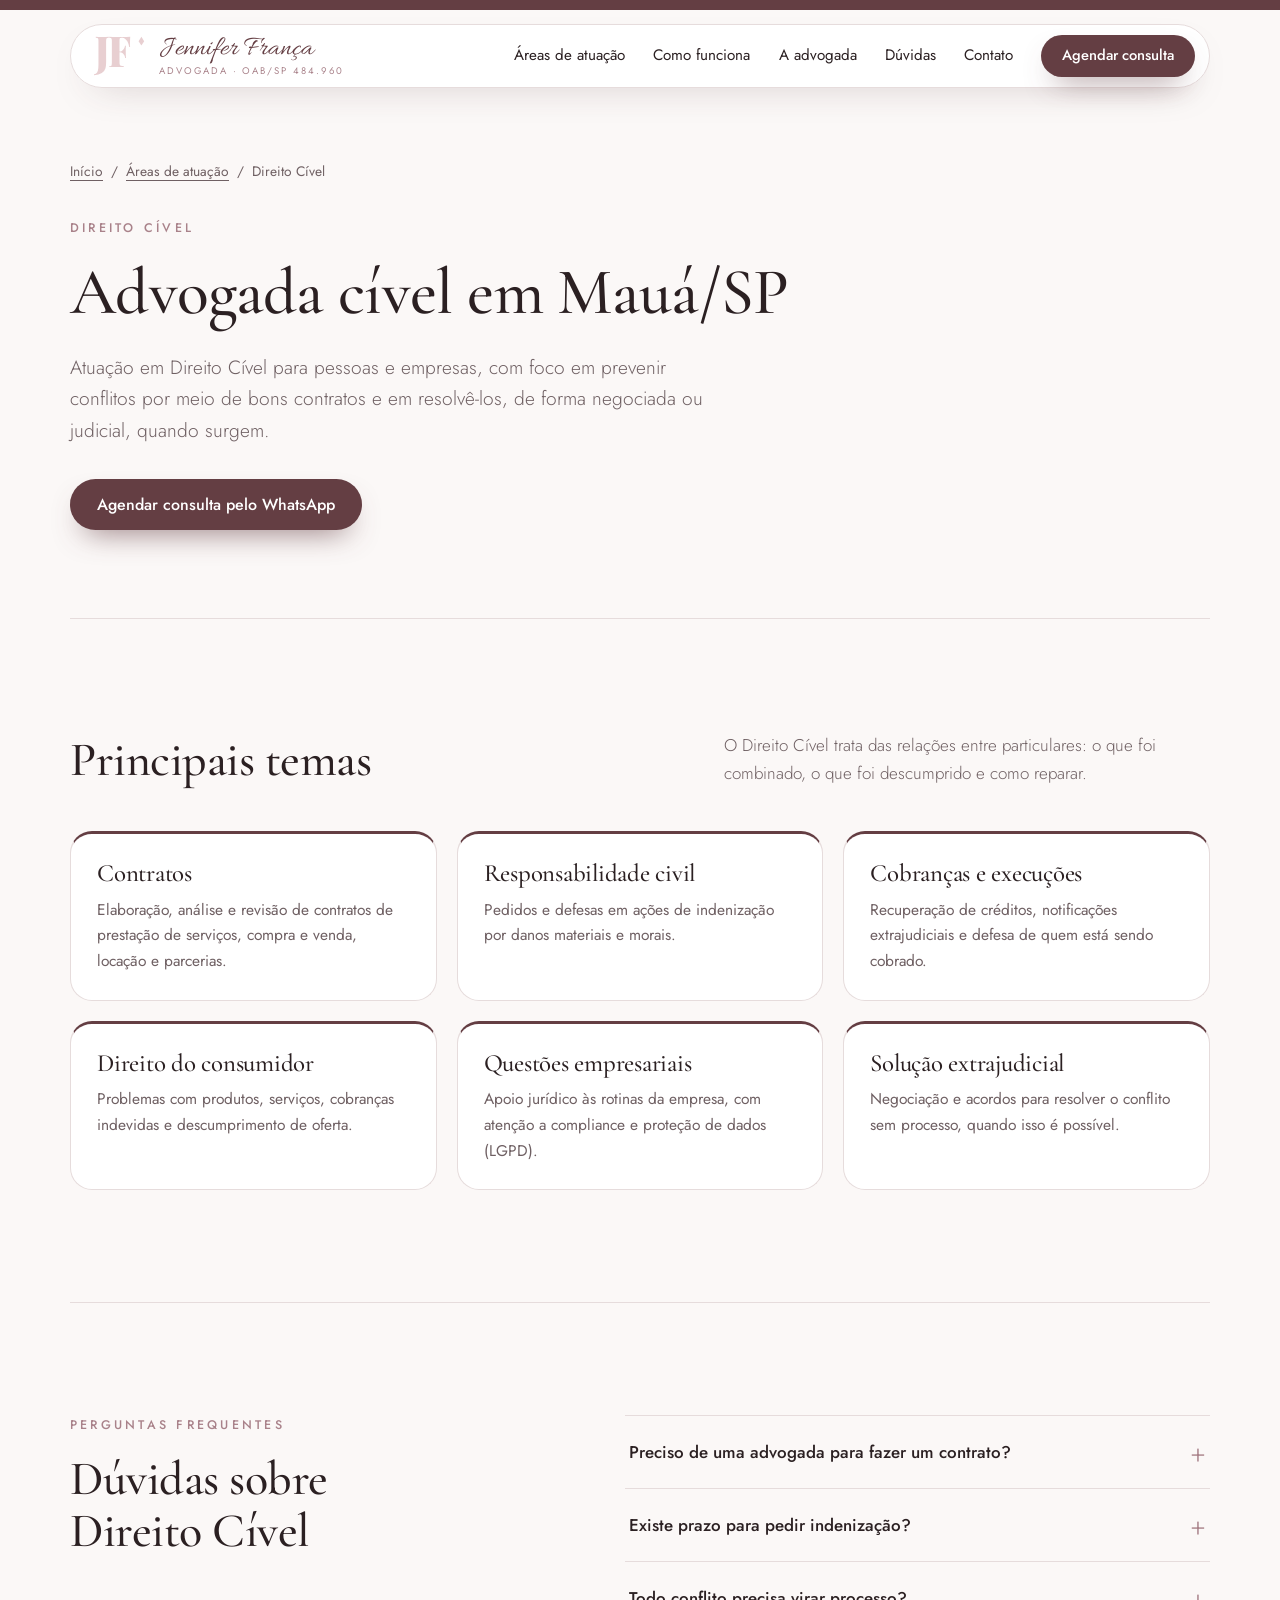
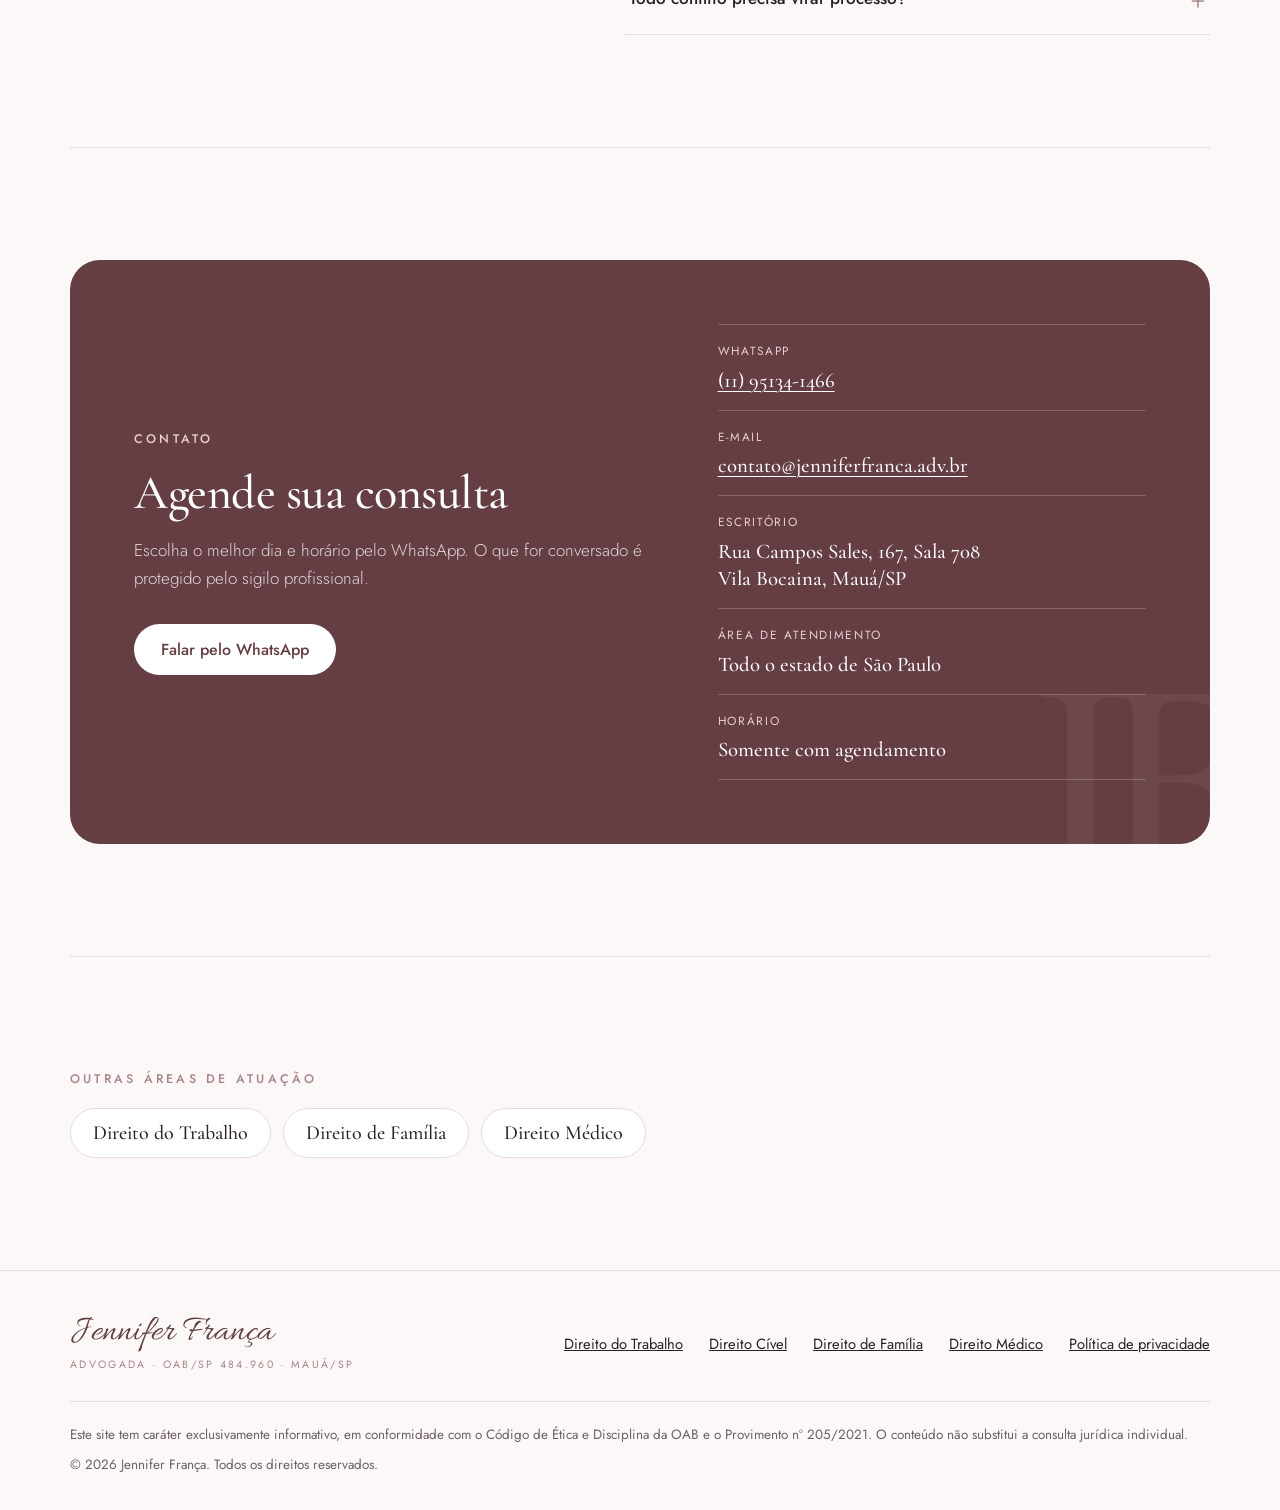
==== direito-civil.html @ 17c5855f "Site Jennifer França Advogada Co-Authored-By: Claude Fable 5.2 <noreply@anthropic.com> Claude-Sessio" ====
<!doctype html>
<html lang="pt-BR">
<head>
  <meta charset="utf-8">
  <meta name="viewport" content="width=device-width, initial-scale=1">
  <title>Advogada Cível em Mauá/SP | Contratos e Indenizações | Jennifer França</title>
  <meta name="description" content="Advogada cível em Mauá/SP: contratos, responsabilidade civil, indenizações, cobranças e direito do consumidor para pessoas e empresas no estado de São Paulo.">
  <meta name="robots" content="index, follow, max-image-preview:large">
  <meta name="theme-color" content="#643e43">
  <meta name="referrer" content="strict-origin-when-cross-origin">
  <meta http-equiv="Content-Security-Policy" content="default-src 'none'; script-src 'self'; style-src 'self'; font-src 'self'; img-src 'self' data:; manifest-src 'self'; base-uri 'none'; form-action 'none'">
  <meta property="og:type" content="article">
  <meta property="og:locale" content="pt_BR">
  <meta property="og:site_name" content="Jennifer França Advogada">
  <meta property="og:title" content="Advogada Cível em Mauá/SP | Contratos e Indenizações | Jennifer França">
  <meta property="og:description" content="Advogada cível em Mauá/SP: contratos, responsabilidade civil, indenizações, cobranças e direito do consumidor para pessoas e empresas no estado de São Paulo.">
  <meta name="twitter:card" content="summary_large_image">
  <link rel="canonical" href="https://jenniferfranca.adv.br/direito-civil">
  <meta property="og:url" content="https://jenniferfranca.adv.br/direito-civil">
  <meta property="og:image" content="https://jenniferfranca.adv.br/img/og.png">
  <meta property="og:image:width" content="1200">
  <meta property="og:image:height" content="630">
  <script type="application/ld+json">{"@context":"https://schema.org","@graph":[{"@type":["LegalService","Attorney"],"@id":"https://jenniferfranca.adv.br/#escritorio","url":"https://jenniferfranca.adv.br/","image":"https://jenniferfranca.adv.br/img/og.png","logo":"https://jenniferfranca.adv.br/img/og.png","name":"Jennifer França Advogada","description":"Advocacia em Direito do Trabalho, Cível, de Família e Médico para pessoas e empresas.","telephone":"+5511951341466","email":"contato@jenniferfranca.adv.br","address":{"@type":"PostalAddress","streetAddress":"Rua Campos Sales, 167, Sala 708, Vila Bocaina","addressLocality":"Mauá","addressRegion":"SP","addressCountry":"BR"},"areaServed":{"@type":"State","name":"São Paulo"},"knowsAbout":["Direito do Trabalho","Direito Civil","Direito de Família","Direito Médico","Erro médico","Compliance","LGPD"],"founder":{"@type":"Person","name":"Jennifer França","jobTitle":"Advogada","identifier":"OAB/SP 484.960"}},{"@type":"BreadcrumbList","itemListElement":[{"@type":"ListItem","position":1,"name":"Início","item":"https://jenniferfranca.adv.br/"},{"@type":"ListItem","position":2,"name":"Direito Cível"}]},{"@type":"FAQPage","mainEntity":[{"@type":"Question","name":"Preciso de uma advogada para fazer um contrato?","acceptedAnswer":{"@type":"Answer","text":"Não é obrigatório, mas um contrato bem redigido evita dúvidas sobre o que foi combinado e reduz o risco de conflito. A revisão antes da assinatura costuma ser mais simples do que a discussão depois."}},{"@type":"Question","name":"Existe prazo para pedir indenização?","acceptedAnswer":{"@type":"Answer","text":"Sim, e ele varia conforme o tipo de situação. Por isso é importante buscar orientação logo após o ocorrido, para que o prazo aplicável ao caso seja verificado."}},{"@type":"Question","name":"Todo conflito precisa virar processo?","acceptedAnswer":{"@type":"Answer","text":"Não. Muitas situações podem ser resolvidas por notificação ou acordo. O caminho adequado depende do caso e é avaliado na consulta."}}]}]}</script>
  <link rel="icon" href="img/favicon.svg" type="image/svg+xml">
  <link rel="stylesheet" href="css/style.css">
  <script src="js/main.js" defer></script>
</head>
<body>
  <a class="skip" href="#conteudo">Pular para o conteúdo</a>
  <div class="topband" aria-hidden="true"></div>

  <header class="nav-wrap">
    <nav class="nav" aria-label="Principal">
      <a class="brand" href="index.html" aria-label="Jennifer França Advogada, início">
        <img class="brand-mark" src="img/logo-mark.svg" alt="" width="250" height="184">
        <span class="brand-text">
          <span class="brand-name">Jennifer França</span>
          <span class="brand-sub">Advogada · OAB/SP 484.960</span>
        </span>
      </a>
      <button class="nav-toggle" type="button" aria-expanded="false" aria-controls="menu">
        <span class="sr-only">Abrir menu</span>
        <span class="bars" aria-hidden="true"></span>
      </button>
      <ul class="menu" id="menu">
        <li><a href="index.html#areas">Áreas de atuação</a></li>
        <li><a href="index.html#como-funciona">Como funciona</a></li>
        <li><a href="index.html#sobre">A advogada</a></li>
        <li><a href="index.html#duvidas">Dúvidas</a></li>
        <li><a href="#contato">Contato</a></li>
        <li><a class="btn btn-primary btn-sm js-whats" href="#contato">Agendar consulta</a></li>
      </ul>
    </nav>
  </header>

  <main id="conteudo">
    <section class="page-hero container">
      <nav class="crumbs" aria-label="Você está em">
        <a href="index.html">Início</a><span aria-hidden="true">/</span><a href="index.html#areas">Áreas de atuação</a><span aria-hidden="true">/</span><span aria-current="page">Direito Cível</span>
      </nav>
      <p class="eyebrow">Direito Cível</p>
      <h1>Advogada cível em Mauá/SP</h1>
      <p class="lead">Atuação em Direito Cível para pessoas e empresas, com foco em prevenir conflitos por meio de bons contratos e em resolvê-los, de forma negociada ou judicial, quando surgem.</p>
      <div class="actions">
        <a class="btn btn-primary js-whats" href="#contato">Agendar consulta pelo WhatsApp</a>
      </div>
    </section>

    <section class="section container">
      <div class="section-head">
        <h2>Principais temas</h2>
        <p class="aside">O Direito Cível trata das relações entre particulares: o que foi combinado, o que foi descumprido e como reparar.</p>
      </div>
      <div class="topics">
        <article class="topic"><h3>Contratos</h3><p>Elaboração, análise e revisão de contratos de prestação de serviços, compra e venda, locação e parcerias.</p></article>
        <article class="topic"><h3>Responsabilidade civil</h3><p>Pedidos e defesas em ações de indenização por danos materiais e morais.</p></article>
        <article class="topic"><h3>Cobranças e execuções</h3><p>Recuperação de créditos, notificações extrajudiciais e defesa de quem está sendo cobrado.</p></article>
        <article class="topic"><h3>Direito do consumidor</h3><p>Problemas com produtos, serviços, cobranças indevidas e descumprimento de oferta.</p></article>
        <article class="topic"><h3>Questões empresariais</h3><p>Apoio jurídico às rotinas da empresa, com atenção a compliance e proteção de dados (LGPD).</p></article>
        <article class="topic"><h3>Solução extrajudicial</h3><p>Negociação e acordos para resolver o conflito sem processo, quando isso é possível.</p></article>
      </div>
    </section>

    <section class="section container split">
      <div>
        <p class="eyebrow">Perguntas frequentes</p>
        <h2>Dúvidas sobre Direito Cível</h2>
      </div>
      <div class="faq">
        <details>
          <summary>Preciso de uma advogada para fazer um contrato?</summary>
          <p>Não é obrigatório, mas um contrato bem redigido evita dúvidas sobre o que foi combinado e reduz o risco de conflito. A revisão antes da assinatura costuma ser mais simples do que a discussão depois.</p>
        </details>
        <details>
          <summary>Existe prazo para pedir indenização?</summary>
          <p>Sim, e ele varia conforme o tipo de situação. Por isso é importante buscar orientação logo após o ocorrido, para que o prazo aplicável ao caso seja verificado.</p>
        </details>
        <details>
          <summary>Todo conflito precisa virar processo?</summary>
          <p>Não. Muitas situações podem ser resolvidas por notificação ou acordo. O caminho adequado depende do caso e é avaliado na consulta.</p>
        </details>
      </div>
    </section>

    <section class="section container" id="contato">
      <div class="contact">
        <div>
          <p class="eyebrow">Contato</p>
          <h2>Agende sua consulta</h2>
          <p>Escolha o melhor dia e horário pelo WhatsApp. O que for conversado é protegido pelo sigilo profissional.</p>
          <div class="actions"><a class="btn btn-light js-whats" href="#contato">Falar pelo WhatsApp</a></div>
        </div>
        <dl class="contact-list">
          <div><dt>WhatsApp</dt><dd><a class="js-whats js-whats-label" href="#contato">(11) 95134-1466</a></dd></div>
          <div><dt>E-mail</dt><dd><a href="mailto:contato@jenniferfranca.adv.br">contato@jenniferfranca.adv.br</a></dd></div>
          <div><dt>Escritório</dt><dd><address>Rua Campos Sales, 167, Sala 708<br>Vila Bocaina, Mauá/SP</address></dd></div>
          <div><dt>Área de atendimento</dt><dd>Todo o estado de São Paulo</dd></div>
          <div><dt>Horário</dt><dd>Somente com agendamento</dd></div>
        </dl>
      </div>
    </section>

    <section class="section container">
      <p class="eyebrow">Outras áreas de atuação</p>
      <ul class="other-areas">
        <li><a href="direito-do-trabalho.html">Direito do Trabalho</a></li>
        <li><a href="direito-de-familia.html">Direito de Família</a></li>
        <li><a href="direito-medico.html">Direito Médico</a></li>
      </ul>
    </section>
  </main>

  <footer class="footer">
    <div class="container footer-grid">
      <div>
        <p class="footer-sign">Jennifer França</p>
        <p class="footer-sub">Advogada · OAB/SP 484.960 · Mauá/SP</p>
      </div>
      <ul class="footer-links">
        <li><a href="direito-do-trabalho.html">Direito do Trabalho</a></li>
        <li><a href="direito-civil.html">Direito Cível</a></li>
        <li><a href="direito-de-familia.html">Direito de Família</a></li>
        <li><a href="direito-medico.html">Direito Médico</a></li>
        <li><a href="privacidade.html">Política de privacidade</a></li>
      </ul>
    </div>
    <div class="container footer-note">
      <p>Este site tem caráter exclusivamente informativo, em conformidade com o Código de Ética e Disciplina da OAB e o Provimento nº 205/2021. O conteúdo não substitui a consulta jurídica individual.</p>
      <p>© <span class="js-year">2026</span> Jennifer França. Todos os direitos reservados.</p>
    </div>
  </footer>
</body>
</html>
---- css/style.css ----
/* ==========================================================================
   Jennifer França · Advogada — folha de estilos
   Paleta e tipografia derivadas do papel timbrado usado nas petições.
   ========================================================================== */

@font-face { font-family: "Cormorant Garamond"; font-weight: 400; font-style: normal; font-display: swap; src: url("../fonts/cormorant-garamond-latin-400-normal.woff2") format("woff2"); }
@font-face { font-family: "Cormorant Garamond"; font-weight: 400; font-style: italic; font-display: swap; src: url("../fonts/cormorant-garamond-latin-400-italic.woff2") format("woff2"); }
@font-face { font-family: "Cormorant Garamond"; font-weight: 500; font-style: normal; font-display: swap; src: url("../fonts/cormorant-garamond-latin-500-normal.woff2") format("woff2"); }
@font-face { font-family: "Cormorant Garamond"; font-weight: 600; font-style: normal; font-display: swap; src: url("../fonts/cormorant-garamond-latin-600-normal.woff2") format("woff2"); }
@font-face { font-family: "Jost"; font-weight: 300; font-style: normal; font-display: swap; src: url("../fonts/jost-latin-300-normal.woff2") format("woff2"); }
@font-face { font-family: "Jost"; font-weight: 400; font-style: normal; font-display: swap; src: url("../fonts/jost-latin-400-normal.woff2") format("woff2"); }
@font-face { font-family: "Jost"; font-weight: 500; font-style: normal; font-display: swap; src: url("../fonts/jost-latin-500-normal.woff2") format("woff2"); }
@font-face { font-family: "Allura"; font-weight: 400; font-style: normal; font-display: swap; src: url("../fonts/allura-latin-400-normal.woff2") format("woff2"); }

:root {
  --wine: #643e43;        /* faixa do timbrado */
  --wine-deep: #4a2c31;
  --rose: #e8cfd1;        /* monograma JF */
  --rose-soft: #f5e9ea;
  --mauve: #a9828a;       /* "ADVOGADA - OAB/SP" */
  --paper: #fbf8f7;
  --white: #fff;
  --ink: #2b2022;
  --muted: #6f6063;
  --line: #e6dcdc;

  --serif: "Cormorant Garamond", Georgia, "Times New Roman", serif;
  --sans: "Jost", system-ui, -apple-system, "Segoe UI", Roboto, sans-serif;
  --script: "Allura", "Cormorant Garamond", cursive;

  --radius: 22px;
  --shadow: 0 24px 60px -28px rgba(74, 44, 49, .35);
  --gutter: clamp(16px, 5vw, 40px);
}

*, *::before, *::after { box-sizing: border-box; }
html { scroll-behavior: smooth; scroll-padding-top: 110px; -webkit-text-size-adjust: 100%; }
body { margin: 0; background: var(--paper); color: var(--ink); font: 400 1.0625rem/1.65 var(--sans); }
img, svg { max-width: 100%; display: block; }
a { color: inherit; }
h1, h2, h3, p, ul, ol, dl, dd, figure { margin: 0; }
ul, ol { padding: 0; list-style: none; }
h1, h2, h3 { font-family: var(--serif); font-weight: 500; line-height: 1.08; letter-spacing: -.01em; text-wrap: balance; }
h1 { font-size: clamp(2.5rem, 6vw, 4.1rem); }
h2 { font-size: clamp(2rem, 4.2vw, 3rem); }
h3 { font-size: 1.55rem; }
:focus-visible { outline: 2px solid var(--wine); outline-offset: 3px; border-radius: 4px; }

.container { width: min(1140px, 100% - 2 * var(--gutter)); margin-inline: auto; }
.sr-only { position: absolute; width: 1px; height: 1px; overflow: hidden; clip-path: inset(50%); white-space: nowrap; }
.skip { position: absolute; left: 12px; top: -60px; z-index: 100; background: var(--wine); color: #fff; padding: 10px 16px; border-radius: 8px; }
.skip:focus { top: 12px; }

.eyebrow { font-size: .78rem; font-weight: 500; letter-spacing: .26em; text-transform: uppercase; color: var(--mauve); margin-bottom: 18px; }
.ico { width: 20px; height: 20px; flex: none; fill: none; stroke: currentColor; stroke-width: 1.6; stroke-linecap: round; stroke-linejoin: round; }
.btn .ico { fill: currentColor; stroke: none; }

/* --- Faixa superior, como no timbrado --- */
.topband { height: 10px; background: var(--wine); }

/* --- Navegação --- */
.nav-wrap { position: sticky; top: 0; z-index: 50; padding: 14px var(--gutter) 0; }
.nav { width: min(1140px, 100%); margin-inline: auto; display: flex; align-items: center; justify-content: space-between; gap: 20px; background: rgba(255, 255, 255, .94); backdrop-filter: blur(10px); border: 1px solid var(--line); border-radius: 999px; padding: 10px 14px 10px 22px; box-shadow: 0 14px 40px -24px rgba(74, 44, 49, .4); }
.brand { display: flex; align-items: center; gap: 12px; text-decoration: none; }
.brand-mark { height: 40px; width: auto; }
.brand-text { display: grid; line-height: 1; }
.brand-name { font: 400 1.75rem/1 var(--script); color: var(--wine); }
.brand-sub { font-size: .6rem; letter-spacing: .2em; text-transform: uppercase; color: var(--mauve); margin-top: 3px; }
.menu { display: flex; align-items: center; gap: clamp(14px, 2.2vw, 30px); font-size: .95rem; }
.menu a:not(.btn) { text-decoration: none; padding: 6px 0; border-bottom: 1px solid transparent; transition: border-color .2s, color .2s; }
.menu a:not(.btn):hover { color: var(--wine); border-color: var(--wine); }
.nav-toggle { display: none; width: 44px; height: 44px; border: 1px solid var(--line); border-radius: 50%; background: var(--white); cursor: pointer; }
.bars, .bars::before, .bars::after { display: block; width: 18px; height: 1.5px; background: var(--wine); margin-inline: auto; transition: transform .2s; }
.bars { position: relative; }
.bars::before, .bars::after { content: ""; position: absolute; left: 0; }
.bars::before { top: -6px; } .bars::after { top: 6px; }

/* --- Botões --- */
.btn { display: inline-flex; align-items: center; justify-content: center; gap: 10px; padding: 15px 26px; border-radius: 999px; font: 500 1rem/1.2 var(--sans); text-decoration: none; border: 1px solid transparent; transition: background .2s, transform .2s, box-shadow .2s, border-color .2s; }
.btn:hover { transform: translateY(-1px); }
.btn-sm { padding: 11px 20px; font-size: .92rem; }
.btn-primary { background: var(--wine); color: #fff; box-shadow: 0 14px 30px -14px rgba(100, 62, 67, .8); }
.btn-primary:hover { background: var(--wine-deep); }
.btn-ghost { background: var(--white); border-color: var(--line); color: var(--ink); }
.btn-ghost:hover { border-color: var(--wine); }
.btn-light { background: var(--white); color: var(--wine); }

/* --- Início --- */
.hero { display: grid; grid-template-columns: 1.15fr .85fr; gap: clamp(32px, 6vw, 80px); align-items: center; padding-block: clamp(48px, 8vw, 96px); }
.lead { font-size: 1.2rem; font-weight: 300; color: var(--muted); max-width: 34em; margin-top: 24px; }
.actions { display: flex; flex-wrap: wrap; gap: 12px; margin-top: 32px; }
.facts { display: flex; flex-wrap: wrap; gap: 8px 22px; margin-top: 28px; font-size: .88rem; color: var(--muted); }
.facts li { display: flex; align-items: center; gap: 9px; }
.facts li::before, .card li::before { content: ""; width: 6px; height: 6px; background: var(--mauve); transform: rotate(45deg); flex: none; }

.portrait { position: relative; aspect-ratio: 4 / 5; border-radius: var(--radius); overflow: hidden; background: linear-gradient(170deg, var(--white) 30%, var(--rose-soft)); border: 1px solid var(--line); box-shadow: var(--shadow); }
.portrait > img { width: 100%; height: 100%; object-fit: cover; }
.portrait-art { position: absolute; inset: 0 0 18%; display: grid; place-items: center; padding: 8%; }
.portrait-art img { width: 100%; height: auto; }
.portrait figcaption { position: absolute; inset: auto 0 0; padding: 60px 26px 24px; background: linear-gradient(to top, rgba(74, 44, 49, .92), rgba(74, 44, 49, 0)); color: #fff; display: grid; gap: 6px; }
.cap-label { font-size: .68rem; letter-spacing: .22em; text-transform: uppercase; opacity: .85; }
.cap-text { font: 400 1.5rem/1.2 var(--serif); }

/* --- Seções --- */
.section { padding-block: clamp(64px, 9vw, 112px); }
.container.section { border-top: 1px solid var(--line); }
.section-head { display: grid; grid-template-columns: 1.1fr .9fr; gap: 24px 60px; align-items: end; margin-bottom: 44px; }
.aside { color: var(--muted); font-weight: 300; }
.split { display: grid; grid-template-columns: .9fr 1.1fr; gap: 40px clamp(32px, 6vw, 90px); align-items: start; }
.split .aside { margin-top: 18px; max-width: 26em; }

/* --- Cartões das áreas --- */
.cards { display: grid; grid-template-columns: repeat(2, 1fr); gap: 20px; }
.card { background: var(--white); border: 1px solid var(--line); border-radius: var(--radius); overflow: hidden; transition: transform .25s, box-shadow .25s; }
.card:hover { transform: translateY(-4px); box-shadow: var(--shadow); }
.card header { display: flex; align-items: center; justify-content: space-between; gap: 12px; background: var(--wine); color: #fff; padding: 20px 26px; font-size: .72rem; letter-spacing: .2em; text-transform: uppercase; }
.card header .ico { width: 24px; height: 24px; color: var(--rose); }
.card-body { padding: 26px; }
.card p { color: var(--muted); font-size: .97rem; margin-top: 10px; }
.card ul { margin-top: 18px; display: grid; gap: 9px; font-size: .97rem; }
.card li { display: flex; align-items: center; gap: 12px; }
.card h3 a { text-decoration: none; }
.card h3 a:hover { color: var(--wine); }
.more { display: inline-block; margin-top: 22px; font-size: .92rem; font-weight: 500; color: var(--wine); text-underline-offset: 5px; text-decoration-thickness: 1px; }
.more::after { content: " \2192"; }

/* --- Como funciona (fundo vinho) --- */
.section-dark { background: var(--wine); color: #fff; }
.section-dark .eyebrow { color: var(--rose); }
.section-dark .aside { color: rgba(255, 255, 255, .75); }
.steps li { display: grid; grid-template-columns: 56px 1fr; gap: 8px; padding-block: 24px; border-top: 1px solid rgba(255, 255, 255, .2); }
.steps li:last-child { border-bottom: 1px solid rgba(255, 255, 255, .2); }
.num { font-size: .8rem; font-weight: 500; letter-spacing: .14em; color: var(--rose); padding-top: 8px; }
.steps p { color: rgba(255, 255, 255, .78); font-weight: 300; margin-top: 4px; }

/* --- A advogada --- */
.about { display: grid; grid-template-columns: .8fr 1.2fr; gap: clamp(32px, 6vw, 90px); align-items: center; }
.about-mark { aspect-ratio: 1; border-radius: var(--radius); background: var(--white); border: 1px solid var(--line); display: grid; place-items: center; padding: 18%; }
.about-mark img { width: 100%; height: auto; }
.about-photo { border-radius: var(--radius); overflow: hidden; box-shadow: var(--shadow); }
.about-photo img { width: 100%; height: auto; }
.script-title { font: 400 clamp(3.2rem, 7vw, 4.6rem)/1.1 var(--script); color: var(--wine); letter-spacing: 0; margin-bottom: 18px; }
.about p + p { margin-top: 14px; }
.about p:not(.eyebrow) { max-width: 36em; }
.info { display: grid; grid-template-columns: repeat(3, 1fr); margin-top: 34px; background: var(--white); border: 1px solid var(--line); border-radius: var(--radius); }
.info > div { padding: 20px 22px; }
.info > div + div { border-left: 1px solid var(--line); }
address { font-style: normal; }
dt { font-size: .74rem; letter-spacing: .14em; text-transform: uppercase; color: var(--mauve); margin-bottom: 6px; }
.info dd { font: 500 1.2rem/1.3 var(--serif); }

/* --- Dúvidas --- */
.faq details { border-top: 1px solid var(--line); }
.faq details:last-child { border-bottom: 1px solid var(--line); }
.faq summary { display: flex; justify-content: space-between; align-items: center; gap: 20px; padding: 22px 4px; cursor: pointer; font-weight: 500; list-style: none; }
.faq summary::-webkit-details-marker { display: none; }
.faq summary::after { content: "+"; font: 300 1.7rem/1 var(--sans); color: var(--mauve); transition: transform .2s; }
.faq details[open] summary::after { transform: rotate(45deg); }
.faq details p { padding: 0 40px 24px 4px; color: var(--muted); }

/* --- Contato --- */
.contact { display: grid; grid-template-columns: 1.1fr .9fr; gap: 40px 60px; align-items: center; background: var(--wine); color: #fff; border-radius: calc(var(--radius) + 8px); padding: clamp(28px, 5vw, 64px); position: relative; overflow: hidden; }
.contact::after { content: "JF"; position: absolute; right: -10px; bottom: -70px; font: 600 17rem/1 var(--serif); letter-spacing: -.08em; color: rgba(255, 255, 255, .05); pointer-events: none; }
.contact .eyebrow { color: var(--rose); }
.contact p:not(.eyebrow) { margin-top: 16px; color: rgba(255, 255, 255, .8); font-weight: 300; max-width: 30em; }
.contact-list { position: relative; z-index: 1; display: grid; }
.contact-list > div { padding-block: 16px; border-top: 1px solid rgba(255, 255, 255, .2); }
.contact-list > div:last-child { border-bottom: 1px solid rgba(255, 255, 255, .2); }
.contact-list dt { color: var(--rose); }
.contact-list dd { font: 500 1.3rem/1.3 var(--serif); overflow-wrap: anywhere; }
.contact-list a { text-decoration-thickness: 1px; text-underline-offset: 4px; }

/* --- Rodapé --- */
.footer { border-top: 1px solid var(--line); padding-block: 44px 34px; font-size: .92rem; }
.footer-grid { display: flex; flex-wrap: wrap; justify-content: space-between; align-items: center; gap: 20px; }
.footer-sign { font: 400 2.3rem/1 var(--script); color: var(--wine); }
.footer-sub { font-size: .66rem; letter-spacing: .22em; text-transform: uppercase; color: var(--mauve); margin-top: 4px; }
.footer-links { display: flex; flex-wrap: wrap; gap: 10px 26px; }
.footer-note { margin-top: 28px; padding-top: 22px; border-top: 1px solid var(--line); color: var(--muted); font-size: .84rem; display: grid; gap: 8px; }

/* --- Páginas das áreas --- */
.page-hero { padding-block: clamp(36px, 6vw, 72px) clamp(48px, 7vw, 88px); }
.page-hero h1 { max-width: 16em; }
.crumbs { display: flex; flex-wrap: wrap; gap: 8px; font-size: .86rem; color: var(--muted); margin-bottom: 36px; }
.crumbs a { text-underline-offset: 4px; text-decoration-thickness: 1px; }
.topics { display: grid; grid-template-columns: repeat(3, 1fr); gap: 20px; }
.topic { background: var(--white); border: 1px solid var(--line); border-radius: var(--radius); padding: 26px; border-top: 3px solid var(--wine); }
.topic p { color: var(--muted); font-size: .97rem; margin-top: 10px; }
.other-areas { display: flex; flex-wrap: wrap; gap: 12px; }
.other-areas a { display: inline-block; padding: 12px 22px; border: 1px solid var(--line); border-radius: 999px; background: var(--white); text-decoration: none; font: 500 1.25rem/1.2 var(--serif); transition: border-color .2s, color .2s; }
.other-areas a:hover { border-color: var(--wine); color: var(--wine); }

/* --- Página de texto (privacidade) --- */
.prose { max-width: 760px; padding-block: clamp(40px, 7vw, 80px); }
.prose h1 { font-size: clamp(2.2rem, 5vw, 3.2rem); margin-bottom: 12px; }
.prose h2 { font-size: 1.7rem; margin: 40px 0 10px; }
.prose p + p { margin-top: 12px; }
.prose ul { list-style: disc; padding-left: 22px; margin-top: 10px; display: grid; gap: 6px; }

/* --- Responsivo --- */
@media (max-width: 980px) {
  .topics { grid-template-columns: repeat(2, 1fr); }
  .nav-toggle { display: block; }
  .nav { border-radius: 28px; flex-wrap: wrap; }
  .menu { display: none; width: 100%; flex-direction: column; align-items: stretch; gap: 0; padding: 8px 6px 10px; }
  .menu.open { display: flex; }
  .menu a:not(.btn) { display: block; padding: 13px 4px; border-bottom: 1px solid var(--line); }
  .menu .btn { margin-top: 14px; width: 100%; }
  .nav-toggle[aria-expanded="true"] .bars { background: transparent; }
  .nav-toggle[aria-expanded="true"] .bars::before { transform: translateY(6px) rotate(45deg); }
  .nav-toggle[aria-expanded="true"] .bars::after { transform: translateY(-6px) rotate(-45deg); }
}
@media (max-width: 820px) {
  .hero, .section-head, .split, .about, .contact, .cards { grid-template-columns: 1fr; }
  .portrait { max-width: 440px; width: 100%; margin-inline: auto; }
  .about-mark { max-width: 260px; }
  .about-photo { max-width: 440px; }
  .info { grid-template-columns: 1fr; }
  .info > div + div { border-left: 0; border-top: 1px solid var(--line); }
}
@media (max-width: 620px) {
  .topics { grid-template-columns: 1fr; }
  .actions .btn { width: 100%; }
  .brand-name { font-size: 1.5rem; }
  .brand-sub { font-size: .52rem; letter-spacing: .14em; }
}
@media (prefers-reduced-motion: reduce) {
  html { scroll-behavior: auto; }
  *, *::before, *::after { transition: none !important; }
}
@media print {
  .nav-wrap, .actions, .nav-toggle { display: none; }
  .section-dark, .contact { background: none; color: var(--ink); }
}
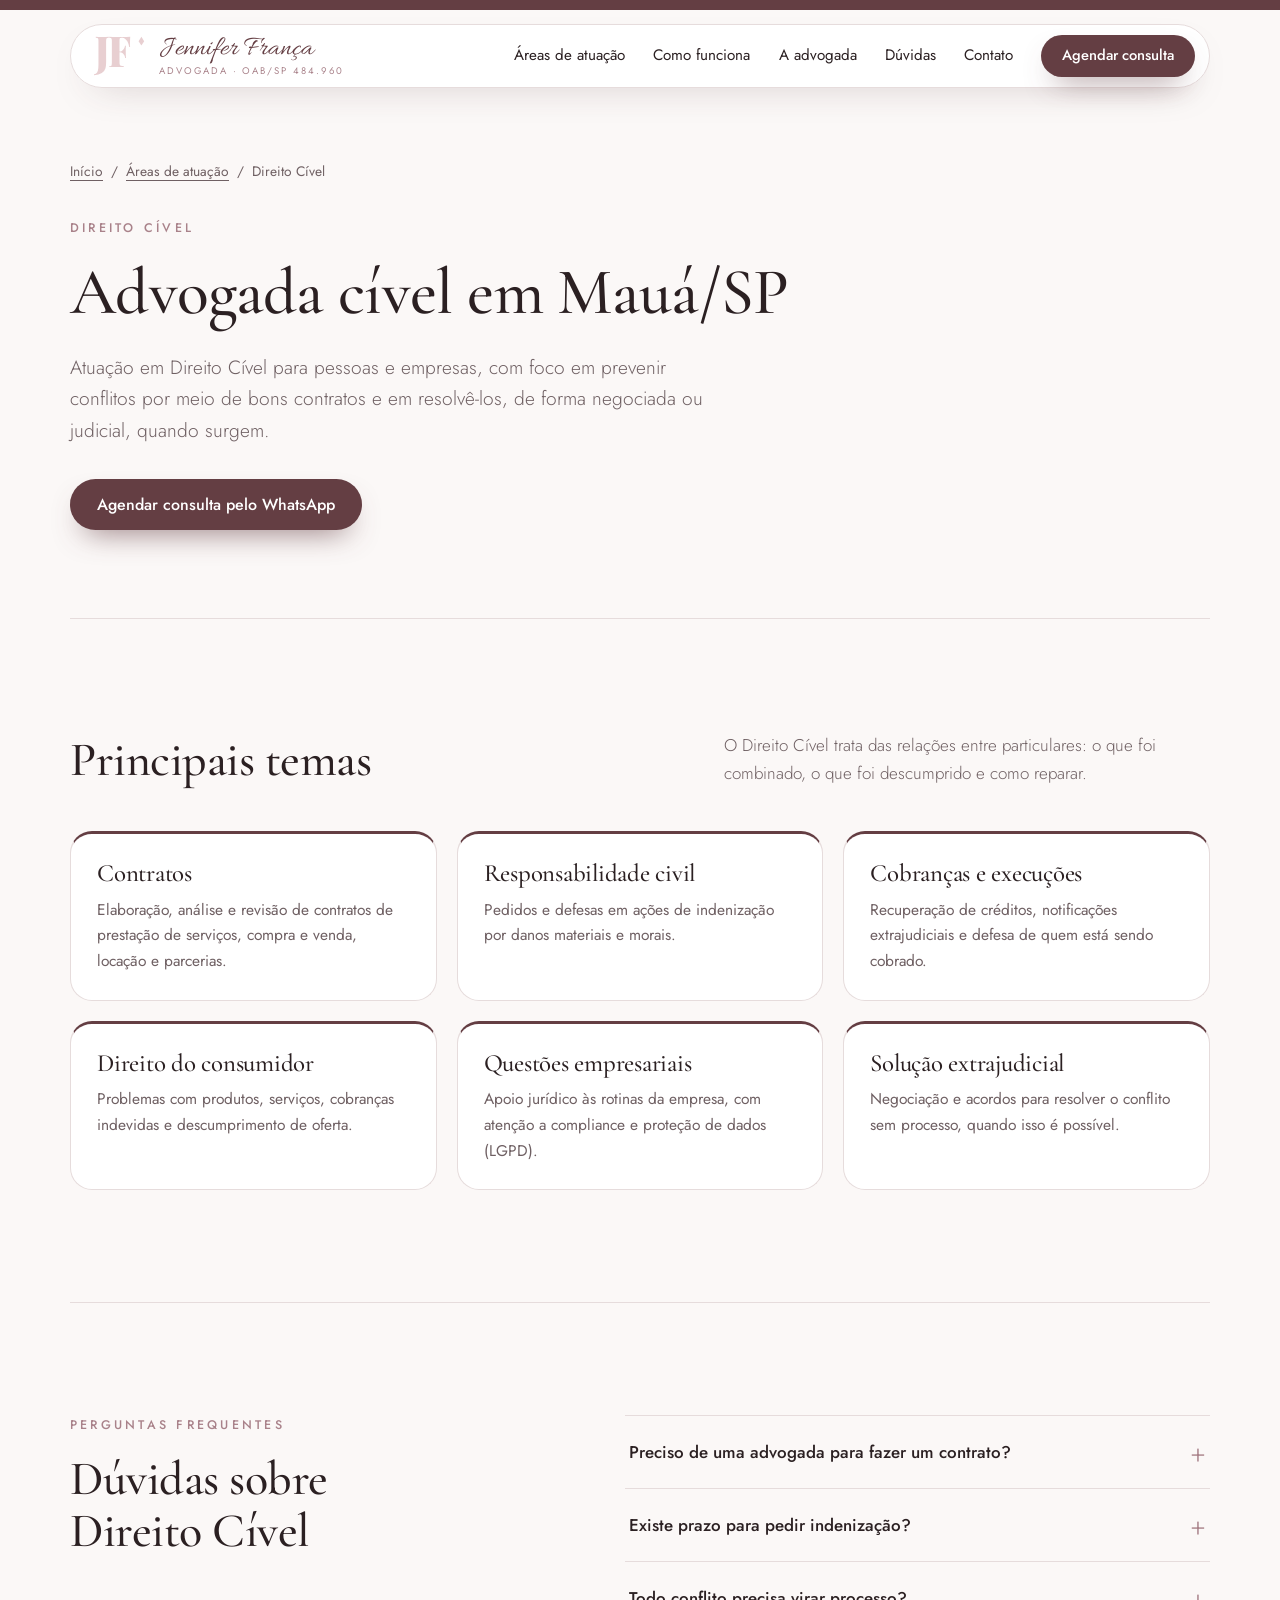
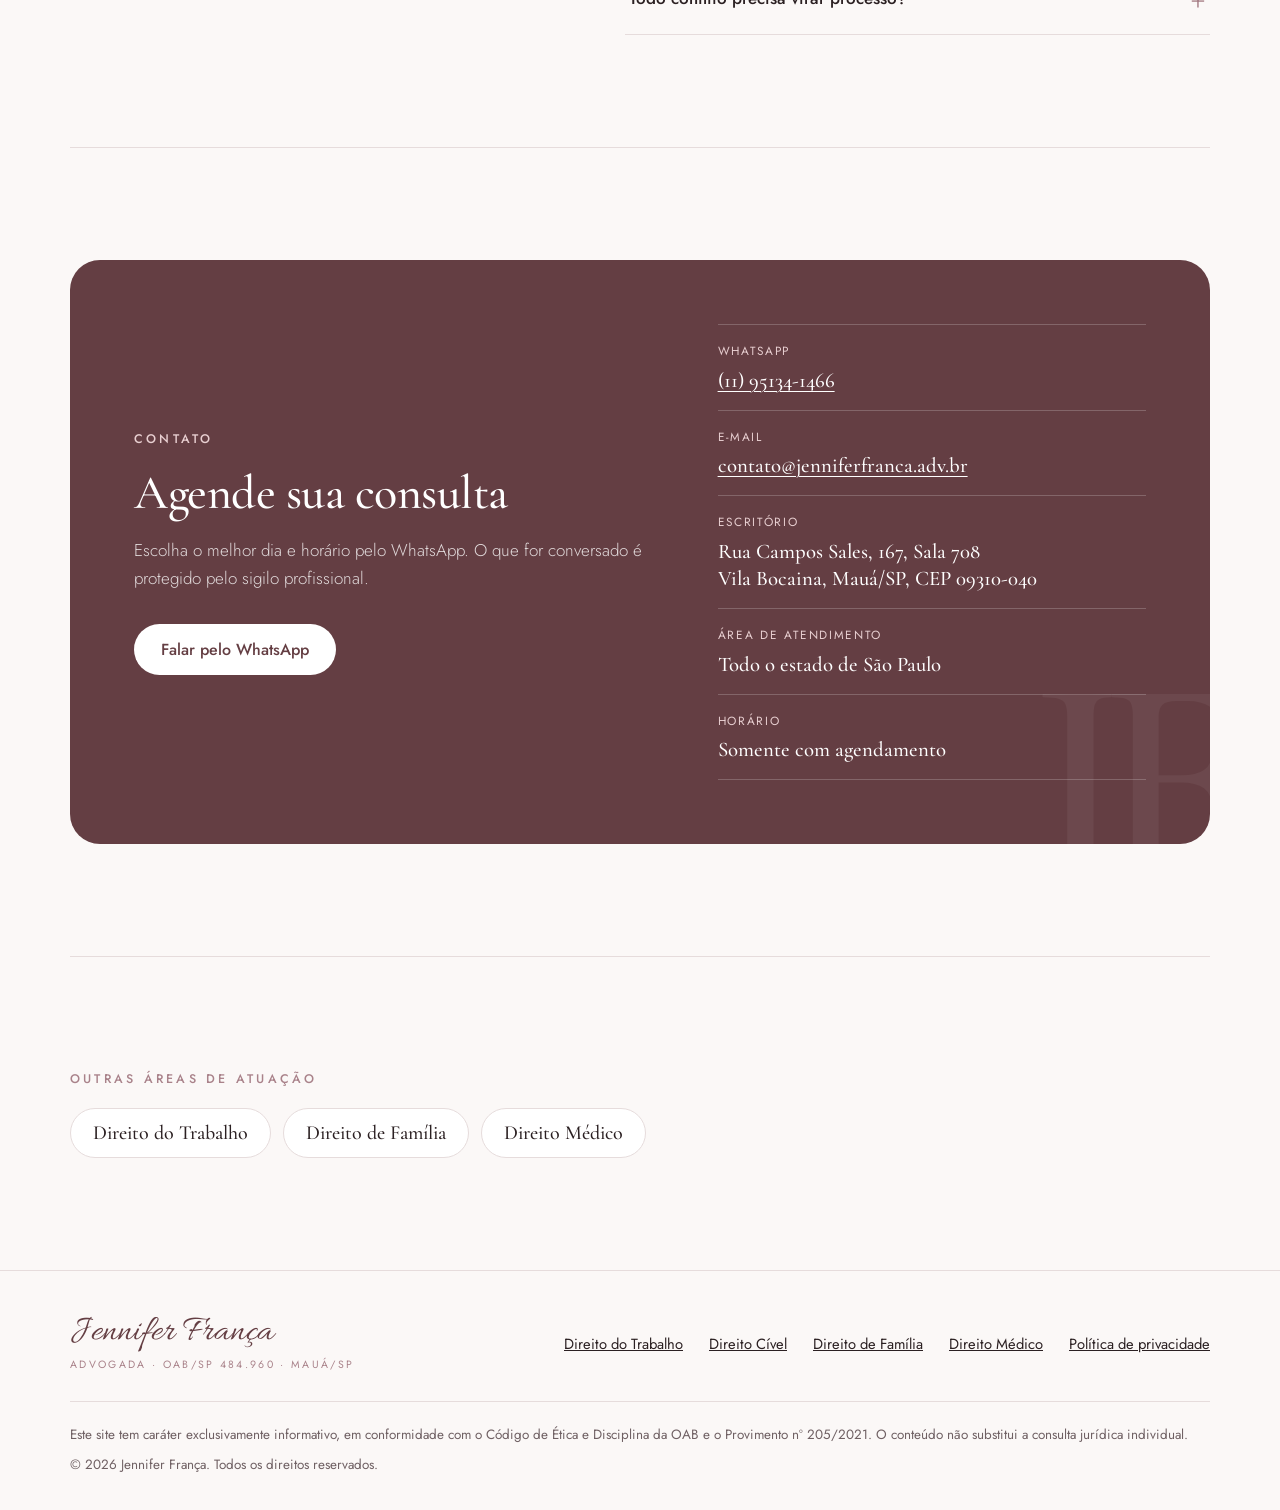
==== commit 60fda2e1: "Inclui CEP e alinha nome dos dados estruturados ao perfil do Google Co-Authored-By: Claude Fable 5.2" ====
--- a/direito-civil.html
+++ b/direito-civil.html
@@ -20,7 +20,7 @@
   <meta property="og:image" content="https://jenniferfranca.adv.br/img/og.png">
   <meta property="og:image:width" content="1200">
   <meta property="og:image:height" content="630">
-  <script type="application/ld+json">{"@context":"https://schema.org","@graph":[{"@type":["LegalService","Attorney"],"@id":"https://jenniferfranca.adv.br/#escritorio","url":"https://jenniferfranca.adv.br/","image":"https://jenniferfranca.adv.br/img/og.png","logo":"https://jenniferfranca.adv.br/img/og.png","name":"Jennifer França Advogada","description":"Advocacia em Direito do Trabalho, Cível, de Família e Médico para pessoas e empresas.","telephone":"+5511951341466","email":"contato@jenniferfranca.adv.br","address":{"@type":"PostalAddress","streetAddress":"Rua Campos Sales, 167, Sala 708, Vila Bocaina","addressLocality":"Mauá","addressRegion":"SP","addressCountry":"BR"},"areaServed":{"@type":"State","name":"São Paulo"},"knowsAbout":["Direito do Trabalho","Direito Civil","Direito de Família","Direito Médico","Erro médico","Compliance","LGPD"],"founder":{"@type":"Person","name":"Jennifer França","jobTitle":"Advogada","identifier":"OAB/SP 484.960"}},{"@type":"BreadcrumbList","itemListElement":[{"@type":"ListItem","position":1,"name":"Início","item":"https://jenniferfranca.adv.br/"},{"@type":"ListItem","position":2,"name":"Direito Cível"}]},{"@type":"FAQPage","mainEntity":[{"@type":"Question","name":"Preciso de uma advogada para fazer um contrato?","acceptedAnswer":{"@type":"Answer","text":"Não é obrigatório, mas um contrato bem redigido evita dúvidas sobre o que foi combinado e reduz o risco de conflito. A revisão antes da assinatura costuma ser mais simples do que a discussão depois."}},{"@type":"Question","name":"Existe prazo para pedir indenização?","acceptedAnswer":{"@type":"Answer","text":"Sim, e ele varia conforme o tipo de situação. Por isso é importante buscar orientação logo após o ocorrido, para que o prazo aplicável ao caso seja verificado."}},{"@type":"Question","name":"Todo conflito precisa virar processo?","acceptedAnswer":{"@type":"Answer","text":"Não. Muitas situações podem ser resolvidas por notificação ou acordo. O caminho adequado depende do caso e é avaliado na consulta."}}]}]}</script>
+  <script type="application/ld+json">{"@context":"https://schema.org","@graph":[{"@type":["LegalService","Attorney"],"@id":"https://jenniferfranca.adv.br/#escritorio","url":"https://jenniferfranca.adv.br/","image":"https://jenniferfranca.adv.br/img/og.png","logo":"https://jenniferfranca.adv.br/img/og.png","name":"Dra. Jennifer França Advogada","description":"Advocacia em Direito do Trabalho, Cível, de Família e Médico para pessoas e empresas.","telephone":"+5511951341466","email":"contato@jenniferfranca.adv.br","address":{"@type":"PostalAddress","streetAddress":"Rua Campos Sales, 167, Sala 708, Vila Bocaina","addressLocality":"Mauá","addressRegion":"SP","postalCode":"09310-040","addressCountry":"BR"},"areaServed":{"@type":"State","name":"São Paulo"},"knowsAbout":["Direito do Trabalho","Direito Civil","Direito de Família","Direito Médico","Erro médico","Compliance","LGPD"],"founder":{"@type":"Person","name":"Jennifer França","jobTitle":"Advogada","identifier":"OAB/SP 484.960"}},{"@type":"BreadcrumbList","itemListElement":[{"@type":"ListItem","position":1,"name":"Início","item":"https://jenniferfranca.adv.br/"},{"@type":"ListItem","position":2,"name":"Direito Cível"}]},{"@type":"FAQPage","mainEntity":[{"@type":"Question","name":"Preciso de uma advogada para fazer um contrato?","acceptedAnswer":{"@type":"Answer","text":"Não é obrigatório, mas um contrato bem redigido evita dúvidas sobre o que foi combinado e reduz o risco de conflito. A revisão antes da assinatura costuma ser mais simples do que a discussão depois."}},{"@type":"Question","name":"Existe prazo para pedir indenização?","acceptedAnswer":{"@type":"Answer","text":"Sim, e ele varia conforme o tipo de situação. Por isso é importante buscar orientação logo após o ocorrido, para que o prazo aplicável ao caso seja verificado."}},{"@type":"Question","name":"Todo conflito precisa virar processo?","acceptedAnswer":{"@type":"Answer","text":"Não. Muitas situações podem ser resolvidas por notificação ou acordo. O caminho adequado depende do caso e é avaliado na consulta."}}]}]}</script>
   <link rel="icon" href="img/favicon.svg" type="image/svg+xml">
   <link rel="stylesheet" href="css/style.css">
   <script src="js/main.js" defer></script>
@@ -113,7 +113,7 @@
         <dl class="contact-list">
           <div><dt>WhatsApp</dt><dd><a class="js-whats js-whats-label" href="#contato">(11) 95134-1466</a></dd></div>
           <div><dt>E-mail</dt><dd><a href="mailto:contato@jenniferfranca.adv.br">contato@jenniferfranca.adv.br</a></dd></div>
-          <div><dt>Escritório</dt><dd><address>Rua Campos Sales, 167, Sala 708<br>Vila Bocaina, Mauá/SP</address></dd></div>
+          <div><dt>Escritório</dt><dd><address>Rua Campos Sales, 167, Sala 708<br>Vila Bocaina, Mauá/SP, CEP 09310-040</address></dd></div>
           <div><dt>Área de atendimento</dt><dd>Todo o estado de São Paulo</dd></div>
           <div><dt>Horário</dt><dd>Somente com agendamento</dd></div>
         </dl>
